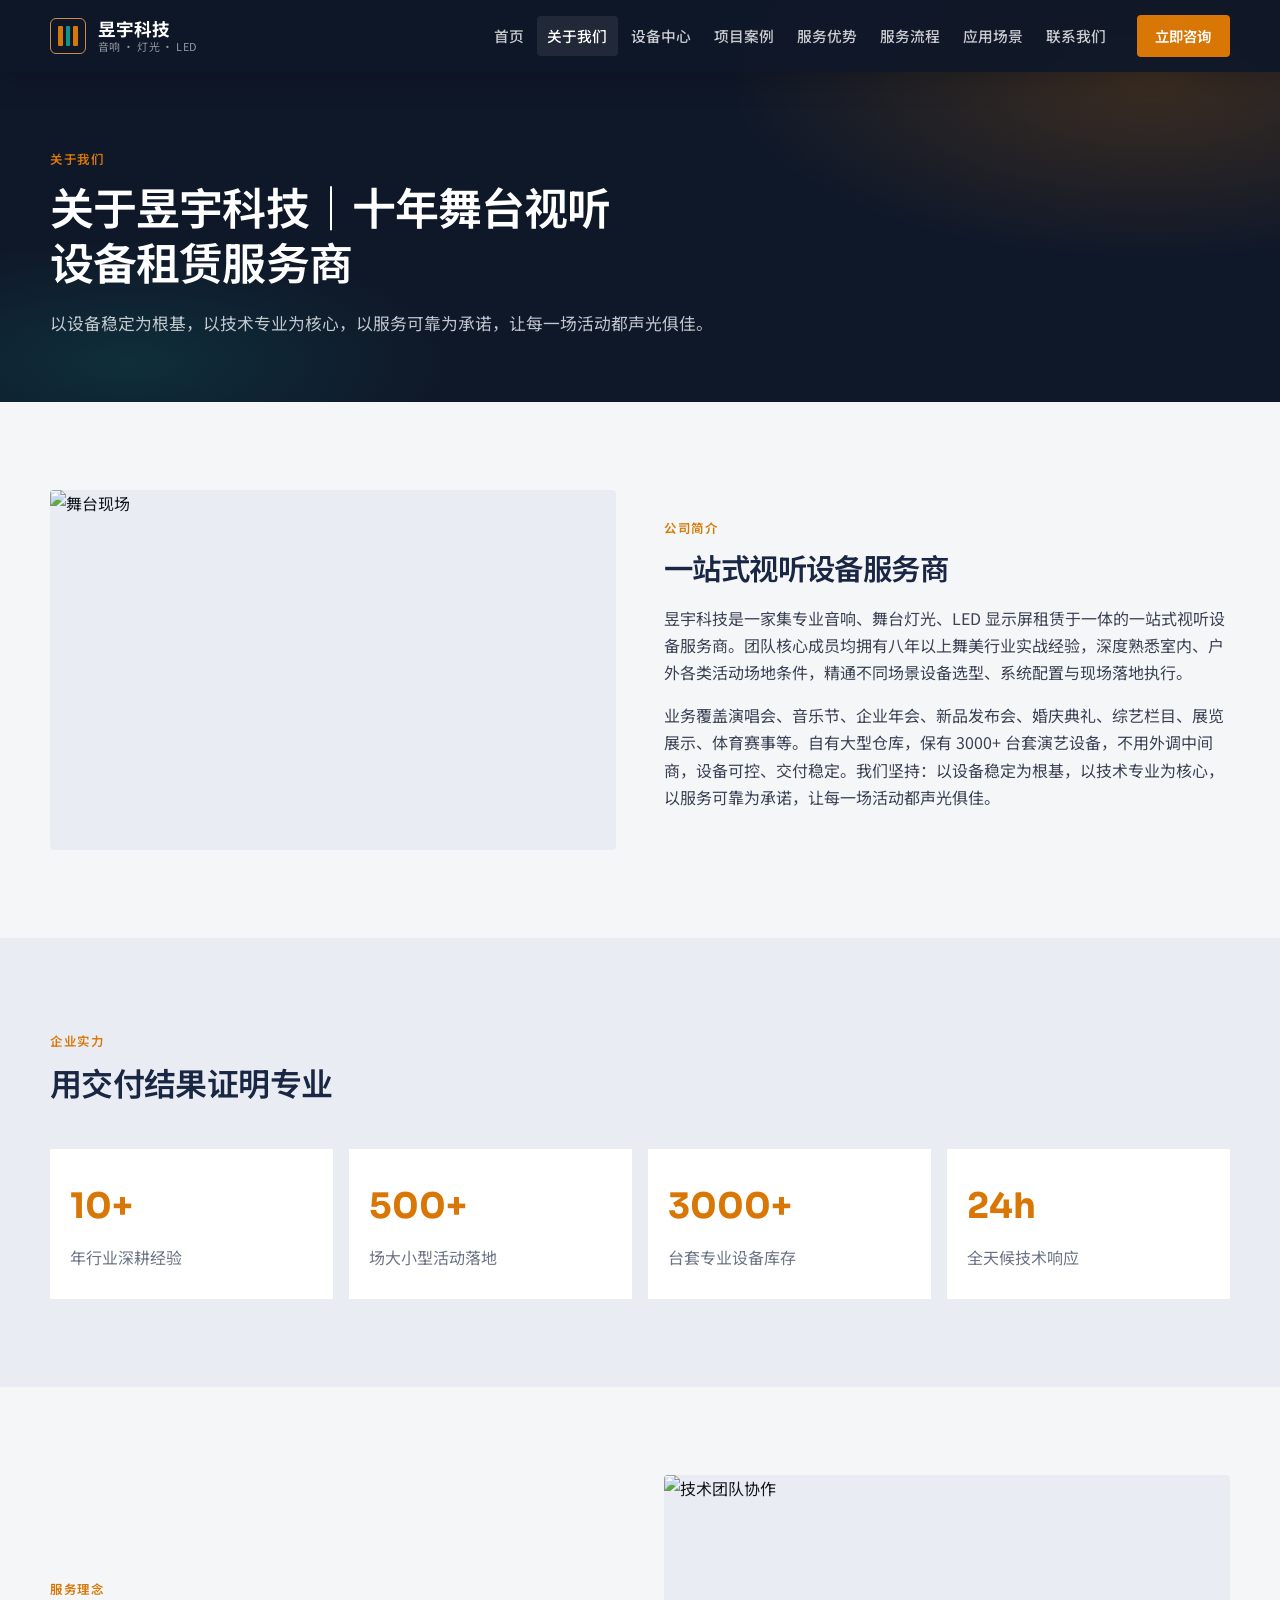
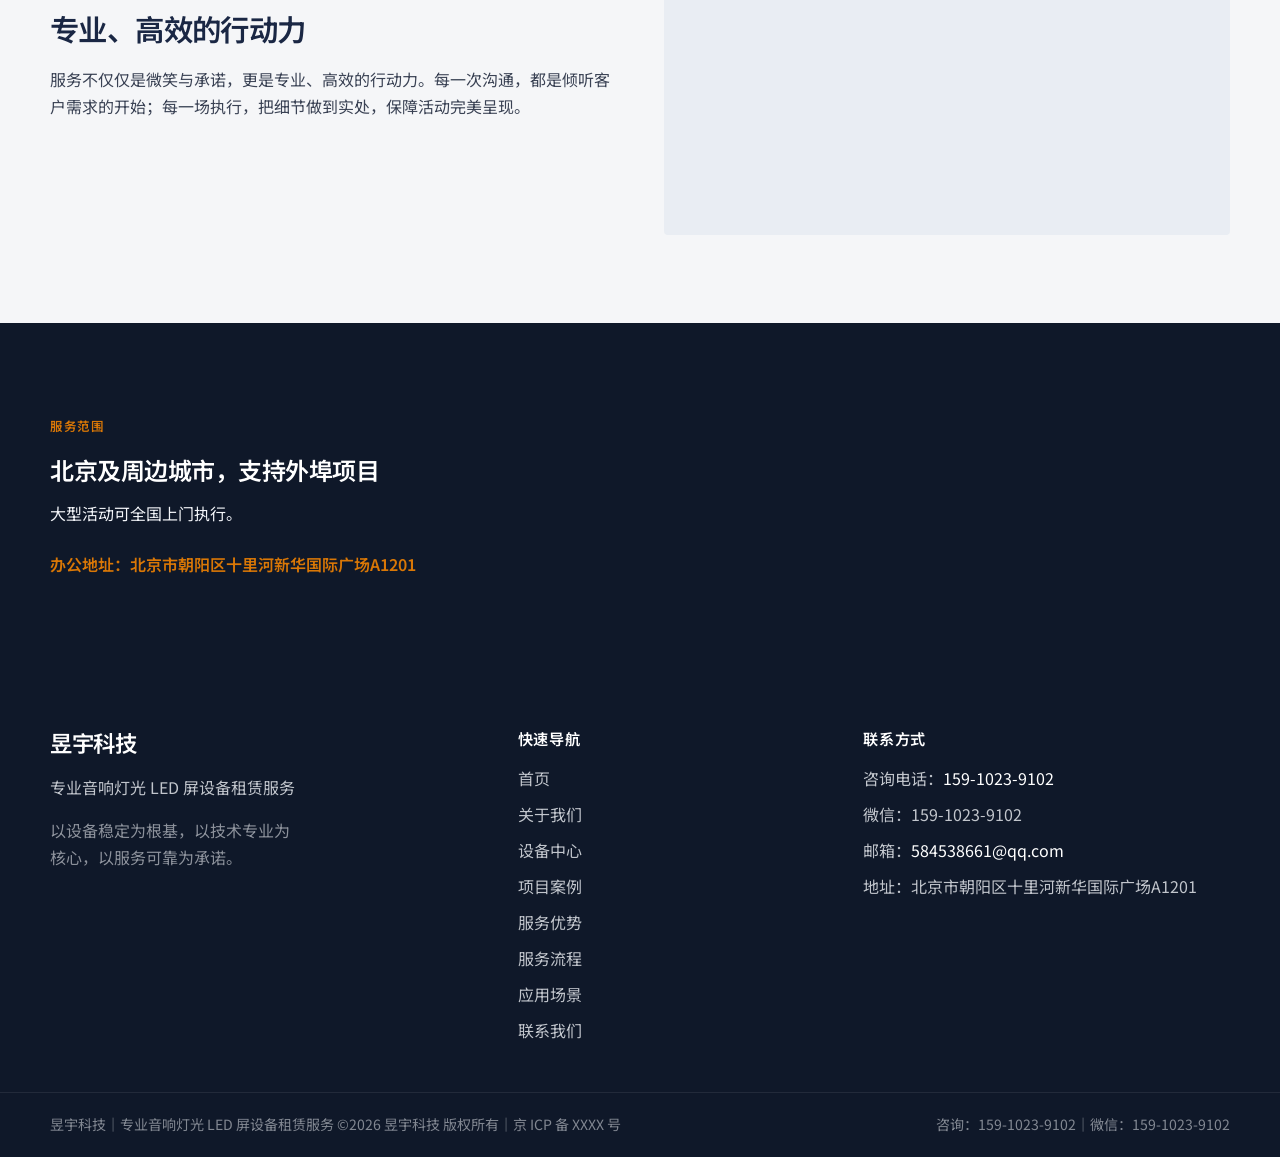
==== about.html @ e284dcac "Initial commit: 昱宇科技企业官网" ====
<!doctype html>
<html lang="zh-CN">
  <head>
    <meta charset="UTF-8" />
    <meta name="viewport" content="width=device-width, initial-scale=1.0" />
    <title>关于我们｜昱宇科技‑北京舞台音响灯光 LED 屏租赁公司介绍</title>
    <meta name="keywords" content="北京昱宇科技，舞台设备租赁公司，北京演出设备租赁，视听设备租赁服务商" />
    <meta
      name="description"
      content="昱宇科技，北京专业音响灯光 LED 屏租赁服务商，核心团队 8 年以上舞美执行经验，500 + 场大型活动落地，自有 3000 + 台套设备，为各类商业活动提供稳定可靠的视听技术保障。"
    />
    <link rel="icon" type="image/svg+xml" href="public/favicon.svg" />
    <link rel="preconnect" href="https://fonts.googleapis.com" />
    <link rel="preconnect" href="https://fonts.gstatic.com" crossorigin />
    <link
      href="https://fonts.googleapis.com/css2?family=Noto+Sans+SC:wght@400;500;600;700&family=Sora:wght@500;600;700&display=swap"
      rel="stylesheet"
    />
    <link rel="stylesheet" href="css/main.css" />
  </head>
  <body data-page="about">
    <div id="site-header-mount"></div>
    <main>
      <section class="page-hero">
        <div class="container">
          <span class="eyebrow">关于我们</span>
          <h1>关于昱宇科技｜十年舞台视听设备租赁服务商</h1>
          <p>以设备稳定为根基，以技术专业为核心，以服务可靠为承诺，让每一场活动都声光俱佳。</p>
        </div>
      </section>

      <section class="section">
        <div class="container about-intro">
          <div class="about-intro__media reveal">
            <img
              src="https://images.unsplash.com/photo-1514525253161-7a46d19cd819?auto=format&fit=crop&w=1400&q=80"
              alt="舞台现场"
            />
          </div>
          <div class="about-intro__text reveal reveal-delay-1">
            <span class="eyebrow">公司简介</span>
            <h2>一站式视听设备服务商</h2>
            <p>
              昱宇科技是一家集专业音响、舞台灯光、LED
              显示屏租赁于一体的一站式视听设备服务商。团队核心成员均拥有八年以上舞美行业实战经验，深度熟悉室内、户外各类活动场地条件，精通不同场景设备选型、系统配置与现场落地执行。
            </p>
            <p>
              业务覆盖演唱会、音乐节、企业年会、新品发布会、婚庆典礼、综艺栏目、展览展示、体育赛事等。自有大型仓库，保有
              3000+
              台套演艺设备，不用外调中间商，设备可控、交付稳定。我们坚持：以设备稳定为根基，以技术专业为核心，以服务可靠为承诺，让每一场活动都声光俱佳。
            </p>
          </div>
        </div>
      </section>

      <section class="section section--soft">
        <div class="container">
          <div class="section-head reveal">
            <span class="eyebrow">企业实力</span>
            <h2>用交付结果证明专业</h2>
          </div>
          <div class="about-stats">
            <div class="reveal"><strong>10+</strong><span>年行业深耕经验</span></div>
            <div class="reveal reveal-delay-1"><strong>500+</strong><span>场大小型活动落地</span></div>
            <div class="reveal reveal-delay-2"><strong>3000+</strong><span>台套专业设备库存</span></div>
            <div class="reveal reveal-delay-3"><strong>24h</strong><span>全天候技术响应</span></div>
          </div>
        </div>
      </section>

      <section class="section">
        <div class="container about-idea">
          <div class="reveal">
            <span class="eyebrow">服务理念</span>
            <h2>专业、高效的行动力</h2>
            <p>
              服务不仅仅是微笑与承诺，更是专业、高效的行动力。每一次沟通，都是倾听客户需求的开始；每一场执行，把细节做到实处，保障活动完美呈现。
            </p>
          </div>
          <div class="about-idea__aside reveal reveal-delay-1">
            <img
              src="https://images.unsplash.com/photo-1522071820081-009f0129c71c?auto=format&fit=crop&w=1200&q=80"
              alt="技术团队协作"
            />
          </div>
        </div>
      </section>

      <section class="section section--brand">
        <div class="container about-scope reveal">
          <span class="eyebrow">服务范围</span>
          <h2>北京及周边城市，支持外埠项目</h2>
          <p>大型活动可全国上门执行。</p>
          <p class="about-scope__addr">办公地址：北京市朝阳区十里河新华国际广场A1201</p>
        </div>
      </section>
    </main>
    <div id="site-footer-mount"></div>
    <script src="js/main.js"></script>
  </body>
</html>
---- css/main.css ----
:root {
  --bg: #f5f6f8;
  --bg-elevated: #ffffff;
  --bg-soft: #e9edf3;
  --ink: #12151c;
  --ink-soft: #3a4254;
  --muted: #6b7385;
  --line: #d5dae3;
  --brand: #1a2744;
  --brand-deep: #0f1829;
  --accent: #d97706;
  --accent-hover: #b45309;
  --teal: #0d9488;
  --hero-overlay: linear-gradient(
    105deg,
    rgba(15, 24, 41, 0.88) 0%,
    rgba(15, 24, 41, 0.55) 48%,
    rgba(15, 24, 41, 0.35) 100%
  );
  --font-display: "Sora", "Noto Sans SC", sans-serif;
  --font-body: "Noto Sans SC", system-ui, sans-serif;
  --radius: 4px;
  --shadow: 0 18px 50px rgba(18, 21, 28, 0.08);
  --container: 1180px;
  --header-h: 72px;
  --ease: cubic-bezier(0.22, 1, 0.36, 1);
}

*,
*::before,
*::after {
  box-sizing: border-box;
}

html {
  scroll-behavior: smooth;
}

body {
  margin: 0;
  font-family: var(--font-body);
  color: var(--ink);
  background: var(--bg);
  line-height: 1.7;
  -webkit-font-smoothing: antialiased;
}

img,
video {
  display: block;
  max-width: 100%;
}

a {
  color: inherit;
  text-decoration: none;
}

button,
input,
textarea,
select {
  font: inherit;
}

h1,
h2,
h3,
h4 {
  font-family: var(--font-display);
  line-height: 1.25;
  margin: 0;
  font-weight: 600;
  letter-spacing: -0.02em;
}

p {
  margin: 0;
}

ul {
  margin: 0;
  padding: 0;
  list-style: none;
}

.container {
  width: min(100% - 2.5rem, var(--container));
  margin-inline: auto;
}

.section {
  padding: 5.5rem 0;
}

.section--soft {
  background: var(--bg-soft);
}

.section--brand {
  background: var(--brand-deep);
  color: #f4f6fa;
}

.section-head {
  max-width: 640px;
  margin-bottom: 2.75rem;
}

.section-head h2 {
  font-size: clamp(1.75rem, 2.5vw, 2.35rem);
  color: var(--brand);
}

.section--brand .section-head h2 {
  color: #fff;
}

.section-head p {
  margin-top: 0.85rem;
  color: var(--muted);
  font-size: 1.05rem;
}

.section--brand .section-head p {
  color: rgba(244, 246, 250, 0.72);
}

.eyebrow {
  display: inline-block;
  font-family: var(--font-display);
  font-size: 0.78rem;
  font-weight: 600;
  letter-spacing: 0.14em;
  text-transform: uppercase;
  color: var(--accent);
  margin-bottom: 0.75rem;
}

.btn {
  display: inline-flex;
  align-items: center;
  justify-content: center;
  gap: 0.4rem;
  min-height: 48px;
  padding: 0 1.35rem;
  border-radius: var(--radius);
  border: 1px solid transparent;
  font-weight: 600;
  cursor: pointer;
  transition: transform 0.25s var(--ease), background 0.25s var(--ease),
    color 0.25s var(--ease), border-color 0.25s var(--ease);
}

.btn:hover {
  transform: translateY(-1px);
}

.btn--primary {
  background: var(--accent);
  color: #fff;
}

.btn--primary:hover {
  background: var(--accent-hover);
}

.btn--ghost {
  background: transparent;
  color: #fff;
  border-color: rgba(255, 255, 255, 0.45);
}

.btn--ghost:hover {
  background: rgba(255, 255, 255, 0.1);
  border-color: #fff;
}

.btn--outline {
  background: transparent;
  color: var(--brand);
  border-color: var(--line);
}

.btn--outline:hover {
  border-color: var(--brand);
  background: var(--bg-elevated);
}

.btn--dark {
  background: var(--brand);
  color: #fff;
}

.btn--dark:hover {
  background: var(--brand-deep);
}

.btn:disabled {
  opacity: 0.65;
  cursor: not-allowed;
  transform: none;
}

/* Header */
.site-header {
  position: fixed;
  inset: 0 0 auto;
  z-index: 100;
  height: var(--header-h);
  transition: background 0.3s var(--ease), box-shadow 0.3s var(--ease);
}

.site-header.is-solid {
  background: rgba(15, 24, 41, 0.94);
  backdrop-filter: blur(12px);
  box-shadow: 0 8px 30px rgba(0, 0, 0, 0.18);
}

.site-header__inner {
  height: 100%;
  display: flex;
  align-items: center;
  gap: 1.25rem;
}

.brand {
  display: flex;
  align-items: center;
  gap: 0.75rem;
  color: #fff;
  flex-shrink: 0;
}

.brand__mark {
  width: 36px;
  height: 36px;
  border: 1.5px solid rgba(240, 160, 75, 0.85);
  border-radius: 6px;
  display: grid;
  grid-template-columns: repeat(3, 1fr);
  gap: 3px;
  padding: 7px;
}

.brand__mark span {
  background: var(--accent);
  border-radius: 1px;
}

.brand__mark span:nth-child(2) {
  background: var(--teal);
}

.brand__text {
  display: flex;
  flex-direction: column;
  line-height: 1.15;
}

.brand__text strong {
  font-family: var(--font-display);
  font-size: 1.1rem;
  font-weight: 700;
}

.brand__text small {
  font-size: 0.68rem;
  color: rgba(255, 255, 255, 0.55);
  letter-spacing: 0.04em;
}

.nav {
  display: flex;
  align-items: center;
  gap: 0.15rem;
  margin-left: auto;
}

.nav a {
  padding: 0.45rem 0.65rem;
  color: rgba(255, 255, 255, 0.78);
  font-size: 0.92rem;
  font-weight: 500;
  border-radius: var(--radius);
  transition: color 0.2s, background 0.2s;
}

.nav a:hover,
.nav a.is-active {
  color: #fff;
  background: rgba(255, 255, 255, 0.08);
}

.nav__phone {
  display: none;
}

.header-cta {
  flex-shrink: 0;
  min-height: 42px;
  padding: 0 1.1rem;
  font-size: 0.9rem;
}

.menu-toggle {
  display: none;
  width: 42px;
  height: 42px;
  border: 1px solid rgba(255, 255, 255, 0.25);
  background: transparent;
  border-radius: var(--radius);
  padding: 10px;
  flex-direction: column;
  justify-content: space-between;
  cursor: pointer;
}

.menu-toggle span {
  display: block;
  height: 2px;
  background: #fff;
  transition: transform 0.25s var(--ease), opacity 0.25s;
}

.menu-toggle.is-open span:nth-child(1) {
  transform: translateY(9px) rotate(45deg);
}
.menu-toggle.is-open span:nth-child(2) {
  opacity: 0;
}
.menu-toggle.is-open span:nth-child(3) {
  transform: translateY(-9px) rotate(-45deg);
}

/* Footer */
.site-footer {
  background: var(--brand-deep);
  color: rgba(244, 246, 250, 0.78);
  padding-top: 4rem;
}

.site-footer__grid {
  display: grid;
  grid-template-columns: 1.4fr 1fr 1.2fr;
  gap: 2.5rem;
  padding-bottom: 3rem;
}

.site-footer h3,
.site-footer h4 {
  color: #fff;
  margin-bottom: 1rem;
}

.site-footer h3 {
  font-size: 1.4rem;
}

.site-footer h4 {
  font-size: 0.95rem;
  letter-spacing: 0.04em;
}

.site-footer__brand p {
  margin-top: 0.35rem;
}

.site-footer__tagline {
  margin-top: 1rem !important;
  max-width: 28ch;
  color: rgba(244, 246, 250, 0.55);
}

.site-footer ul {
  display: grid;
  gap: 0.55rem;
}

.site-footer a:hover {
  color: var(--accent);
}

.site-footer__contact a {
  color: #fff;
}

.site-footer__bar {
  border-top: 1px solid rgba(255, 255, 255, 0.08);
  padding: 1.25rem 0;
  font-size: 0.88rem;
  color: rgba(244, 246, 250, 0.5);
}

.site-footer__bar .container {
  display: flex;
  justify-content: space-between;
  gap: 1rem;
  flex-wrap: wrap;
}

/* Page hero */
.page-hero {
  position: relative;
  padding: calc(var(--header-h) + 4.5rem) 0 4rem;
  background: var(--brand-deep);
  color: #fff;
  overflow: hidden;
}

.page-hero::before {
  content: "";
  position: absolute;
  inset: 0;
  background:
    radial-gradient(ellipse 60% 80% at 90% 20%, rgba(217, 119, 6, 0.22), transparent 55%),
    radial-gradient(ellipse 50% 60% at 10% 90%, rgba(13, 148, 136, 0.18), transparent 50%);
  pointer-events: none;
}

.page-hero .container {
  position: relative;
  z-index: 1;
}

.page-hero h1 {
  font-size: clamp(1.85rem, 3.5vw, 2.75rem);
  max-width: 18ch;
}

.page-hero p {
  margin-top: 1rem;
  max-width: 42rem;
  color: rgba(244, 246, 250, 0.78);
  font-size: 1.05rem;
}

/* Reveal */
.reveal {
  opacity: 0;
  transform: translateY(28px);
  transition: opacity 0.7s var(--ease), transform 0.7s var(--ease);
}

.reveal.is-visible {
  opacity: 1;
  transform: translateY(0);
}

.reveal-delay-1 {
  transition-delay: 0.1s;
}
.reveal-delay-2 {
  transition-delay: 0.2s;
}
.reveal-delay-3 {
  transition-delay: 0.3s;
}

/* Home hero */
.hero {
  position: relative;
  min-height: 100vh;
  min-height: 100dvh;
  display: flex;
  align-items: flex-end;
  overflow: hidden;
  color: #fff;
  background: var(--brand-deep);
}

.hero__slide {
  position: absolute;
  inset: 0;
  background-size: cover;
  background-position: center;
  opacity: 0;
  transform: scale(1.06);
  transition: opacity 1.1s var(--ease), transform 6.5s linear;
}

.hero__slide.is-active {
  opacity: 1;
  transform: scale(1);
}

.hero__overlay {
  position: absolute;
  inset: 0;
  background: var(--hero-overlay);
  z-index: 1;
}

.hero__content {
  position: relative;
  z-index: 2;
  padding-bottom: clamp(5rem, 12vh, 8rem);
  padding-top: calc(var(--header-h) + 4rem);
  max-width: 780px;
  margin-left: max(1.25rem, calc((100% - var(--container)) / 2));
  margin-right: auto;
  animation: heroIn 0.85s var(--ease) both;
}

.hero__brand {
  font-family: var(--font-display);
  font-size: clamp(1.8rem, 4vw, 2.8rem);
  font-weight: 700;
  letter-spacing: 0.08em;
  color: #fff;
  margin-bottom: 1.1rem;
  text-shadow: 0 8px 30px rgba(0, 0, 0, 0.35);
}

.hero__content h1 {
  font-size: clamp(1.55rem, 3.2vw, 2.35rem);
  max-width: 16em;
  font-weight: 600;
}

.hero__subtitle {
  margin-top: 1.1rem;
  max-width: 34em;
  color: rgba(255, 255, 255, 0.82);
  font-size: 1.05rem;
}

.hero__actions {
  display: flex;
  flex-wrap: wrap;
  gap: 0.75rem;
  margin-top: 1.75rem;
}

.hero__dots {
  position: absolute;
  z-index: 2;
  right: max(1.25rem, calc((100% - var(--container)) / 2));
  bottom: 2.5rem;
  display: flex;
  gap: 0.5rem;
}

.hero__dots button {
  width: 28px;
  height: 3px;
  border: 0;
  padding: 0;
  background: rgba(255, 255, 255, 0.35);
  cursor: pointer;
  transition: background 0.25s, width 0.25s;
}

.hero__dots button.is-active {
  width: 42px;
  background: var(--accent);
}

@keyframes heroIn {
  from {
    opacity: 0;
    transform: translateY(24px);
  }
  to {
    opacity: 1;
    transform: translateY(0);
  }
}

/* Home sections */
.home-intro {
  display: grid;
  grid-template-columns: 1.05fr 0.95fr;
  gap: 3rem;
  align-items: center;
}

.home-intro__text h2 {
  font-size: clamp(1.7rem, 2.4vw, 2.2rem);
  color: var(--brand);
  margin-bottom: 1rem;
}

.home-intro__text p {
  color: var(--ink-soft);
  margin-bottom: 1.5rem;
}

.home-intro__text strong {
  color: var(--brand);
}

.home-intro__media {
  position: relative;
  overflow: hidden;
  border-radius: var(--radius);
  min-height: 360px;
  background: var(--brand-deep);
}

.home-intro__media video {
  width: 100%;
  height: 100%;
  object-fit: cover;
  min-height: 360px;
}

.home-stats__grid {
  display: grid;
  grid-template-columns: repeat(4, 1fr);
  gap: 1.25rem;
}

.home-stats__grid > div {
  padding: 1.5rem 0;
  border-top: 1px solid rgba(255, 255, 255, 0.12);
}

.home-stats__grid strong {
  display: block;
  font-family: var(--font-display);
  font-size: clamp(2rem, 3vw, 2.8rem);
  color: var(--accent);
  line-height: 1.1;
}

.home-stats__grid span {
  display: block;
  margin-top: 0.55rem;
  color: rgba(244, 246, 250, 0.7);
}

.home-advantages {
  display: grid;
  grid-template-columns: repeat(2, 1fr);
  gap: 1.5rem;
}

.home-advantages article {
  padding: 1.75rem 1.5rem;
  background: var(--bg-elevated);
  border-left: 3px solid var(--accent);
}

.home-advantages span {
  font-family: var(--font-display);
  color: var(--accent);
  font-weight: 700;
  font-size: 0.9rem;
  letter-spacing: 0.08em;
}

.home-advantages h3 {
  margin: 0.65rem 0 0.7rem;
  font-size: 1.2rem;
  color: var(--brand);
}

.home-advantages p {
  color: var(--muted);
}

.home-more {
  margin-top: 2rem;
}

.home-scenes {
  display: grid;
  grid-template-columns: repeat(3, 1fr);
  gap: 1rem;
}

.home-scenes a {
  display: flex;
  align-items: center;
  justify-content: center;
  min-height: 110px;
  padding: 1.25rem;
  text-align: center;
  font-weight: 600;
  color: var(--brand);
  background: var(--bg-elevated);
  border: 1px solid var(--line);
  transition: border-color 0.25s, transform 0.25s var(--ease), box-shadow 0.25s;
}

.home-scenes a:hover {
  border-color: var(--accent);
  transform: translateY(-3px);
  box-shadow: var(--shadow);
}

.home-cases {
  display: grid;
  grid-template-columns: repeat(5, 1fr);
  gap: 1rem;
}

.home-cases__item {
  position: relative;
  overflow: hidden;
  min-height: 260px;
  color: #fff;
}

.home-cases__item img {
  width: 100%;
  height: 100%;
  object-fit: cover;
  min-height: 260px;
  transition: transform 0.6s var(--ease);
}

.home-cases__item::after {
  content: "";
  position: absolute;
  inset: 0;
  background: linear-gradient(transparent 35%, rgba(15, 24, 41, 0.88));
}

.home-cases__item span {
  position: absolute;
  left: 1rem;
  right: 1rem;
  bottom: 1rem;
  z-index: 1;
  font-weight: 600;
}

.home-cases__item:hover img {
  transform: scale(1.06);
}

.home-cta {
  padding: 0 0 5.5rem;
}

.home-cta__inner {
  display: flex;
  justify-content: space-between;
  align-items: center;
  gap: 2rem;
  padding: 3.5rem;
  background:
    linear-gradient(110deg, rgba(15, 24, 41, 0.92), rgba(15, 24, 41, 0.72)),
    url("https://images.unsplash.com/photo-1470229722913-7c0e2dbbafd3?auto=format&fit=crop&w=1600&q=80")
      center / cover;
  color: #fff;
}

.home-cta__inner h2 {
  font-size: clamp(1.5rem, 2.4vw, 2rem);
}

.home-cta__inner p {
  margin-top: 0.6rem;
  color: rgba(255, 255, 255, 0.78);
}

.home-cta__actions {
  display: flex;
  flex-wrap: wrap;
  gap: 0.75rem;
  flex-shrink: 0;
}

/* About */
.about-intro,
.about-idea {
  display: grid;
  grid-template-columns: 1fr 1fr;
  gap: 3rem;
  align-items: center;
}

.about-intro__media,
.about-idea__aside {
  overflow: hidden;
  border-radius: var(--radius);
  min-height: 360px;
  background: var(--bg-soft);
}

.about-intro__media img,
.about-idea__aside img {
  width: 100%;
  height: 100%;
  object-fit: cover;
  min-height: 360px;
}

.about-intro__text h2,
.about-idea h2 {
  color: var(--brand);
  font-size: clamp(1.6rem, 2.3vw, 2.1rem);
  margin-bottom: 1rem;
}

.about-intro__text p,
.about-idea p {
  color: var(--ink-soft);
  margin-bottom: 1rem;
}

.about-stats {
  display: grid;
  grid-template-columns: repeat(4, 1fr);
  gap: 1rem;
}

.about-stats > div {
  background: var(--bg-elevated);
  padding: 1.75rem 1.25rem;
}

.about-stats strong {
  display: block;
  font-family: var(--font-display);
  font-size: 2.2rem;
  color: var(--accent);
}

.about-stats span {
  display: block;
  margin-top: 0.45rem;
  color: var(--muted);
}

.about-scope h2 {
  color: #fff;
  margin: 0.4rem 0 0.8rem;
}

.about-scope__addr {
  margin-top: 1.5rem;
  color: var(--accent);
  font-weight: 600;
}

/* Equipment */
.equipment-block__head {
  display: grid;
  grid-template-columns: 1.2fr 0.8fr;
  gap: 2rem;
  align-items: end;
  margin-bottom: 2rem;
}

.equipment-block__head h2 {
  color: var(--brand);
  font-size: clamp(1.6rem, 2.3vw, 2.1rem);
  margin-bottom: 0.85rem;
}

.equipment-block__head p {
  color: var(--ink-soft);
}

.equipment-block__head img {
  width: 100%;
  height: 240px;
  object-fit: cover;
  border-radius: var(--radius);
}

.table-wrap {
  overflow-x: auto;
  background: var(--bg-elevated);
  border: 1px solid var(--line);
}

table {
  width: 100%;
  border-collapse: collapse;
  min-width: 640px;
}

th,
td {
  text-align: left;
  padding: 1rem 1.15rem;
  border-bottom: 1px solid var(--line);
  vertical-align: top;
}

th {
  background: var(--brand);
  color: #fff;
  font-weight: 600;
  font-size: 0.92rem;
}

td {
  color: var(--ink-soft);
}

tr:last-child td {
  border-bottom: 0;
}

.equipment-led {
  display: grid;
  grid-template-columns: 1fr 1fr;
  gap: 2.5rem;
  align-items: center;
}

.equipment-led h2 {
  color: var(--brand);
  font-size: clamp(1.6rem, 2.3vw, 2.1rem);
  margin-bottom: 0.85rem;
}

.equipment-led p,
.equipment-led li {
  color: var(--ink-soft);
}

.equipment-led ul {
  display: grid;
  gap: 0.9rem;
  margin: 1.4rem 0;
}

.equipment-led li strong {
  display: block;
  color: var(--brand);
  margin-bottom: 0.2rem;
}

.equipment-led__extra {
  padding-top: 0.5rem;
  border-top: 1px solid var(--line);
  color: var(--muted) !important;
}

.equipment-led__media {
  display: grid;
  gap: 1rem;
}

.equipment-led__media img,
.equipment-led__media video {
  width: 100%;
  height: 240px;
  object-fit: cover;
  border-radius: var(--radius);
  background: var(--brand-deep);
}

/* Cases */
.cases-tabs {
  display: flex;
  flex-wrap: wrap;
  gap: 0.6rem;
  margin-bottom: 2.25rem;
}

.cases-tabs button {
  border: 1px solid var(--line);
  background: var(--bg-elevated);
  color: var(--ink-soft);
  padding: 0.55rem 1rem;
  border-radius: var(--radius);
  cursor: pointer;
  font-weight: 500;
  transition: border-color 0.2s, background 0.2s, color 0.2s;
}

.cases-tabs button.is-active,
.cases-tabs button:hover {
  border-color: var(--brand);
  background: var(--brand);
  color: #fff;
}

.cases-grid {
  display: grid;
  grid-template-columns: repeat(3, 1fr);
  gap: 1.25rem;
}

.cases-card {
  background: var(--bg-elevated);
  overflow: hidden;
  border: 1px solid var(--line);
  transition: transform 0.3s var(--ease), box-shadow 0.3s;
}

.cases-card.is-hidden {
  display: none;
}

.cases-card:hover {
  transform: translateY(-4px);
  box-shadow: var(--shadow);
}

.cases-card__media {
  overflow: hidden;
  height: 210px;
}

.cases-card__media img {
  width: 100%;
  height: 100%;
  object-fit: cover;
  transition: transform 0.55s var(--ease);
}

.cases-card:hover .cases-card__media img {
  transform: scale(1.05);
}

.cases-card__body {
  padding: 1.25rem 1.2rem 1.4rem;
}

.cases-card__body span {
  display: inline-block;
  font-size: 0.78rem;
  font-weight: 600;
  letter-spacing: 0.06em;
  color: var(--accent);
  margin-bottom: 0.55rem;
}

.cases-card__body h3 {
  font-size: 1.1rem;
  color: var(--brand);
  margin-bottom: 0.55rem;
}

.cases-card__body p {
  color: var(--muted);
  font-size: 0.95rem;
}

.cases-empty {
  color: var(--muted);
  margin: 2rem 0;
  display: none;
}

.cases-empty.is-show {
  display: block;
}

.cases-note {
  margin-top: 3rem;
  padding: 2rem;
  background: var(--bg-soft);
  display: flex;
  justify-content: space-between;
  align-items: center;
  gap: 1rem;
  flex-wrap: wrap;
}

.cases-note p {
  color: var(--ink-soft);
  font-weight: 500;
}

/* Advantages */
.advantages-list {
  display: grid;
  gap: 1.25rem;
}

.advantages-list article {
  display: grid;
  grid-template-columns: 100px 1fr;
  gap: 1.5rem;
  padding: 2rem 0;
  border-bottom: 1px solid var(--line);
}

.advantages-list article:first-child {
  padding-top: 0;
}

.advantages-list article > span {
  font-family: var(--font-display);
  font-size: 2.4rem;
  font-weight: 700;
  color: var(--accent);
  line-height: 1;
}

.advantages-list h2 {
  color: var(--brand);
  font-size: 1.55rem;
  margin-bottom: 0.7rem;
}

.advantages-list p {
  color: var(--ink-soft);
  max-width: 58rem;
}

.advantages-cta {
  text-align: center;
  max-width: 640px;
  margin-inline: auto;
}

.advantages-cta h2 {
  color: var(--brand);
  margin-bottom: 0.7rem;
}

.advantages-cta p {
  color: var(--muted);
  margin-bottom: 1.5rem;
}

/* Process */
.process-steps {
  display: grid;
  grid-template-columns: repeat(3, 1fr);
  gap: 1.25rem;
}

.process-steps article {
  background: var(--bg-elevated);
  border-top: 3px solid var(--accent);
  padding: 1.6rem 1.35rem 1.7rem;
}

.process-steps span {
  font-family: var(--font-display);
  color: var(--accent);
  font-weight: 700;
  letter-spacing: 0.06em;
}

.process-steps h3 {
  margin: 0.7rem 0 0.65rem;
  color: var(--brand);
  font-size: 1.2rem;
}

.process-steps p {
  color: var(--muted);
}

.process-note {
  margin-top: 2rem;
  color: var(--ink-soft);
  font-weight: 500;
}

.process-pricing {
  display: grid;
  grid-template-columns: repeat(3, 1fr);
  gap: 1.25rem;
}

.process-pricing article {
  background: var(--bg-elevated);
  padding: 1.75rem 1.4rem;
  border: 1px solid var(--line);
}

.process-pricing h3 {
  color: var(--brand);
  margin-bottom: 0.7rem;
}

.process-pricing p {
  color: var(--muted);
}

.process-cta {
  margin-top: 2rem;
}

/* Scenarios */
.scenarios-list {
  display: grid;
  gap: 2rem;
}

.scenarios-list article {
  display: grid;
  grid-template-columns: 0.9fr 1.1fr;
  gap: 2rem;
  align-items: center;
  padding-bottom: 2rem;
  border-bottom: 1px solid var(--line);
}

.scenarios-list article:nth-child(even) {
  direction: rtl;
}

.scenarios-list article:nth-child(even) > * {
  direction: ltr;
}

.scenarios-list__media {
  overflow: hidden;
  border-radius: var(--radius);
  min-height: 260px;
  background: var(--bg-soft);
}

.scenarios-list__media img {
  width: 100%;
  height: 100%;
  min-height: 260px;
  object-fit: cover;
  transition: transform 0.55s var(--ease);
}

.scenarios-list article:hover .scenarios-list__media img {
  transform: scale(1.04);
}

.scenarios-list__body span {
  font-family: var(--font-display);
  color: var(--accent);
  font-weight: 700;
  letter-spacing: 0.08em;
}

.scenarios-list__body h2 {
  margin: 0.6rem 0 0.75rem;
  color: var(--brand);
  font-size: clamp(1.4rem, 2vw, 1.8rem);
}

.scenarios-list__body p {
  color: var(--ink-soft);
  max-width: 40rem;
}

.scenarios-cta {
  margin-top: 2.5rem;
}

/* Contact */
.contact-layout {
  display: grid;
  grid-template-columns: 0.85fr 1.15fr;
  gap: 2.5rem;
  align-items: start;
}

.contact-info h2,
.contact-form h2 {
  color: var(--brand);
  font-size: 1.45rem;
  margin-bottom: 1.25rem;
}

.contact-info ul {
  display: grid;
  gap: 1rem;
}

.contact-info li span {
  display: block;
  font-size: 0.82rem;
  color: var(--muted);
  margin-bottom: 0.25rem;
}

.contact-info li a,
.contact-info li strong {
  color: var(--brand);
  font-size: 1.05rem;
  font-weight: 600;
}

.contact-map {
  margin-top: 2rem;
}

.contact-map img {
  width: 100%;
  height: 180px;
  object-fit: cover;
  border-radius: var(--radius);
}

.contact-map p {
  margin-top: 0.85rem;
  color: var(--muted);
}

.contact-form {
  background: var(--bg-elevated);
  border: 1px solid var(--line);
  padding: 1.75rem;
}

.contact-form__grid {
  display: grid;
  grid-template-columns: 1fr 1fr;
  gap: 1rem;
}

.contact-form label,
.contact-form fieldset {
  display: grid;
  gap: 0.45rem;
  margin-bottom: 1rem;
  color: var(--ink-soft);
  font-size: 0.92rem;
  font-weight: 500;
}

.contact-form fieldset {
  border: 0;
  padding: 0;
}

.contact-form legend {
  margin-bottom: 0.55rem;
}

.contact-form input,
.contact-form textarea {
  width: 100%;
  border: 1px solid var(--line);
  background: #fff;
  border-radius: var(--radius);
  padding: 0.75rem 0.85rem;
  color: var(--ink);
}

.contact-form input:focus,
.contact-form textarea:focus {
  outline: 2px solid rgba(217, 119, 6, 0.25);
  border-color: var(--accent);
}

.contact-services {
  display: flex;
  flex-wrap: wrap;
  gap: 0.65rem;
}

.check {
  display: inline-flex !important;
  align-items: center;
  gap: 0.4rem;
  margin: 0 !important;
  padding: 0.45rem 0.75rem;
  border: 1px solid var(--line);
  border-radius: var(--radius);
  cursor: pointer;
}

.check input {
  width: auto;
}

.form-msg {
  margin-top: 1rem;
  font-size: 0.92rem;
  display: none;
}

.form-msg.is-show {
  display: block;
}

.form-msg--ok {
  color: var(--teal);
}

.form-msg--error {
  color: #b91c1c;
}

@media (max-width: 1100px) {
  .nav a {
    padding: 0.4rem 0.45rem;
    font-size: 0.85rem;
  }
}

@media (max-width: 1024px) {
  .home-cases {
    grid-template-columns: repeat(3, 1fr);
  }

  .home-stats__grid {
    grid-template-columns: repeat(2, 1fr);
  }
}

@media (max-width: 960px) {
  .header-cta {
    display: none;
  }

  .menu-toggle {
    display: flex;
    margin-left: auto;
  }

  .nav {
    position: fixed;
    inset: var(--header-h) 0 0;
    margin: 0;
    flex-direction: column;
    align-items: stretch;
    gap: 0.25rem;
    padding: 1.25rem;
    background: rgba(15, 24, 41, 0.98);
    transform: translateX(100%);
    transition: transform 0.35s var(--ease);
    overflow-y: auto;
  }

  .nav.is-open {
    transform: translateX(0);
  }

  .nav a {
    padding: 0.95rem 1rem;
    font-size: 1.05rem;
    border-bottom: 1px solid rgba(255, 255, 255, 0.08);
  }

  .nav__phone {
    display: block;
    margin-top: 1rem;
    color: var(--accent) !important;
    font-weight: 600 !important;
    border: none !important;
  }

  .cases-grid {
    grid-template-columns: 1fr 1fr;
  }
}

@media (max-width: 900px) {
  .home-intro,
  .home-advantages,
  .home-scenes,
  .about-intro,
  .about-idea,
  .about-stats,
  .equipment-block__head,
  .equipment-led,
  .process-steps,
  .process-pricing,
  .contact-layout,
  .contact-form__grid,
  .site-footer__grid {
    grid-template-columns: 1fr;
  }

  .scenarios-list article,
  .scenarios-list article:nth-child(even) {
    grid-template-columns: 1fr;
    direction: ltr;
  }
}

@media (max-width: 860px) {
  .home-cases {
    grid-template-columns: 1fr 1fr;
  }

  .home-cta__inner {
    flex-direction: column;
    align-items: flex-start;
    padding: 2rem 1.5rem;
  }
}

@media (max-width: 768px) {
  :root {
    --header-h: 64px;
  }

  .container {
    width: min(100% - 1.5rem, var(--container));
  }

  .section {
    padding: 3.75rem 0;
  }

  .page-hero {
    padding: calc(var(--header-h) + 3rem) 0 3rem;
  }

  .hero {
    min-height: 92vh;
  }

  .hero__content {
    margin-left: 1.5rem;
    margin-right: 1.5rem;
    max-width: none;
  }

  .hero__dots {
    left: 1.5rem;
    right: auto;
  }
}

@media (max-width: 640px) {
  .cases-grid,
  .home-cases,
  .home-stats__grid {
    grid-template-columns: 1fr;
  }

  .advantages-list article {
    grid-template-columns: 1fr;
    gap: 0.75rem;
  }
}
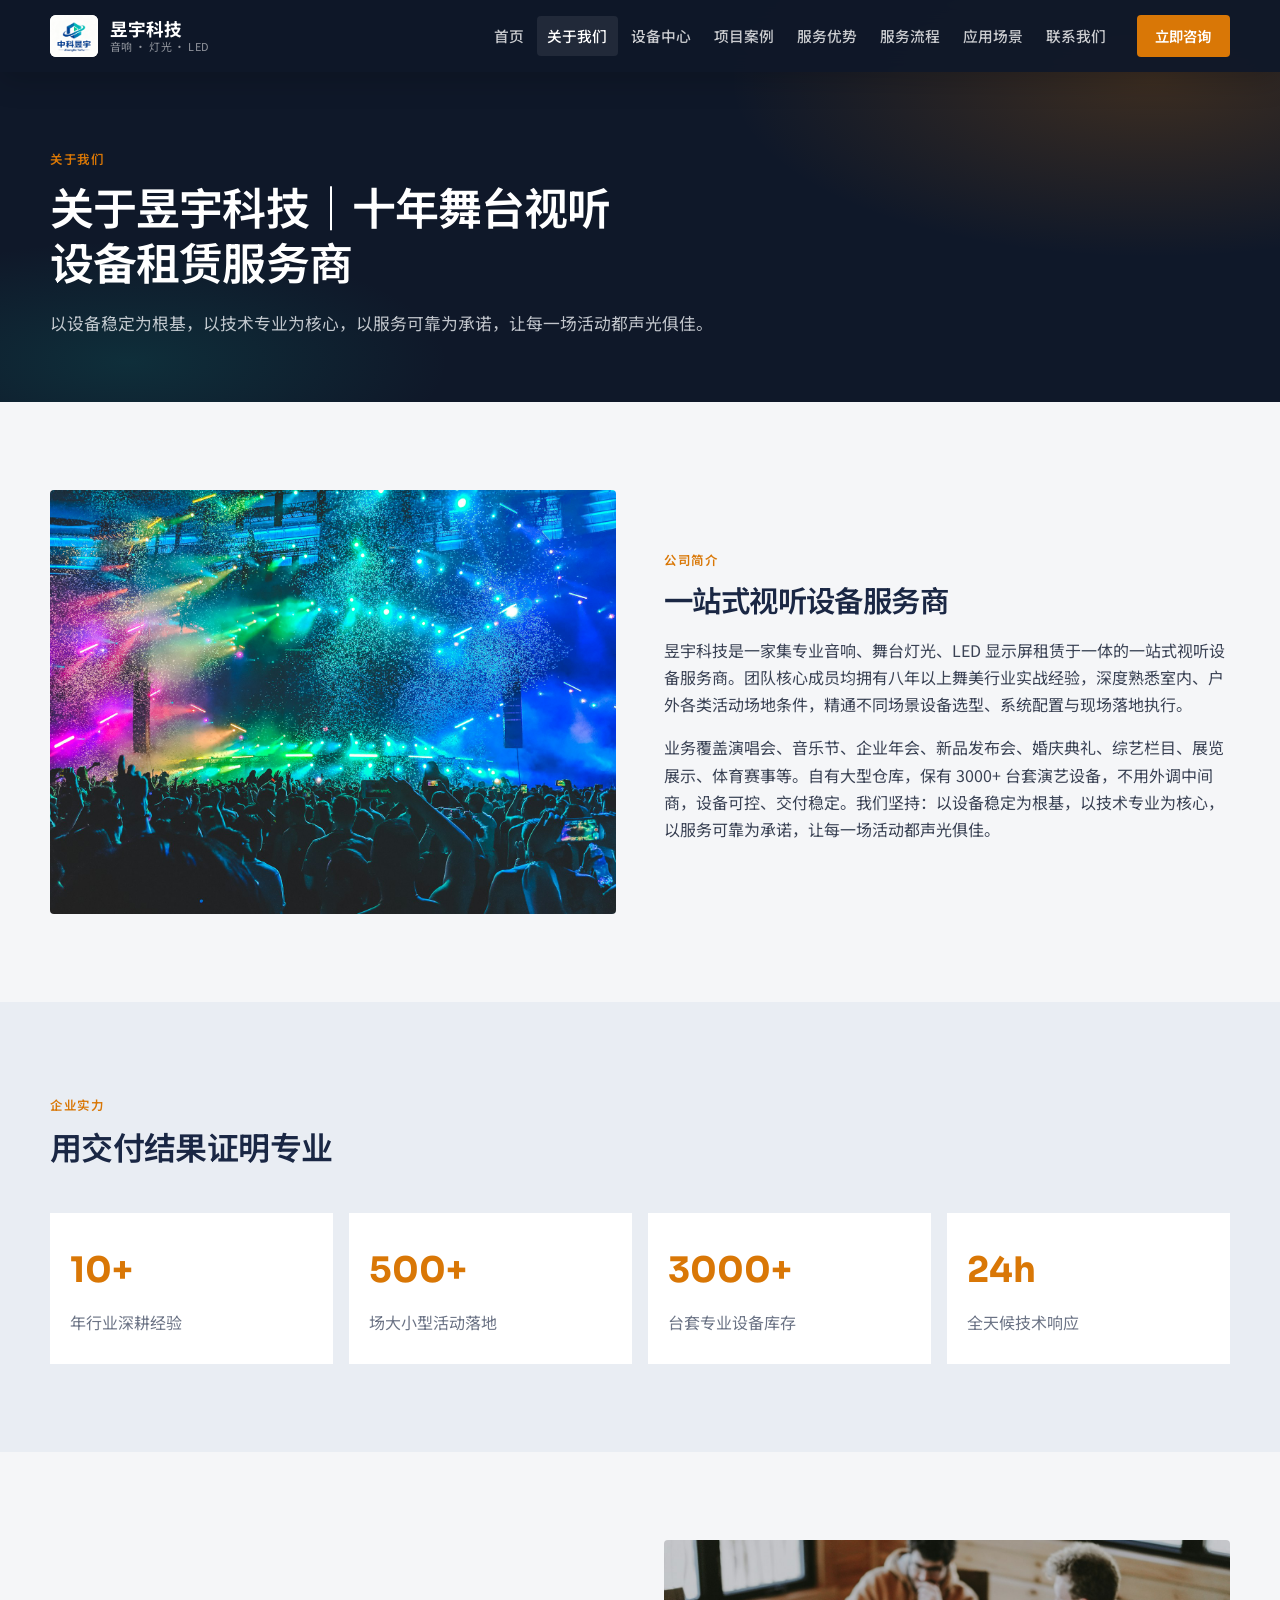
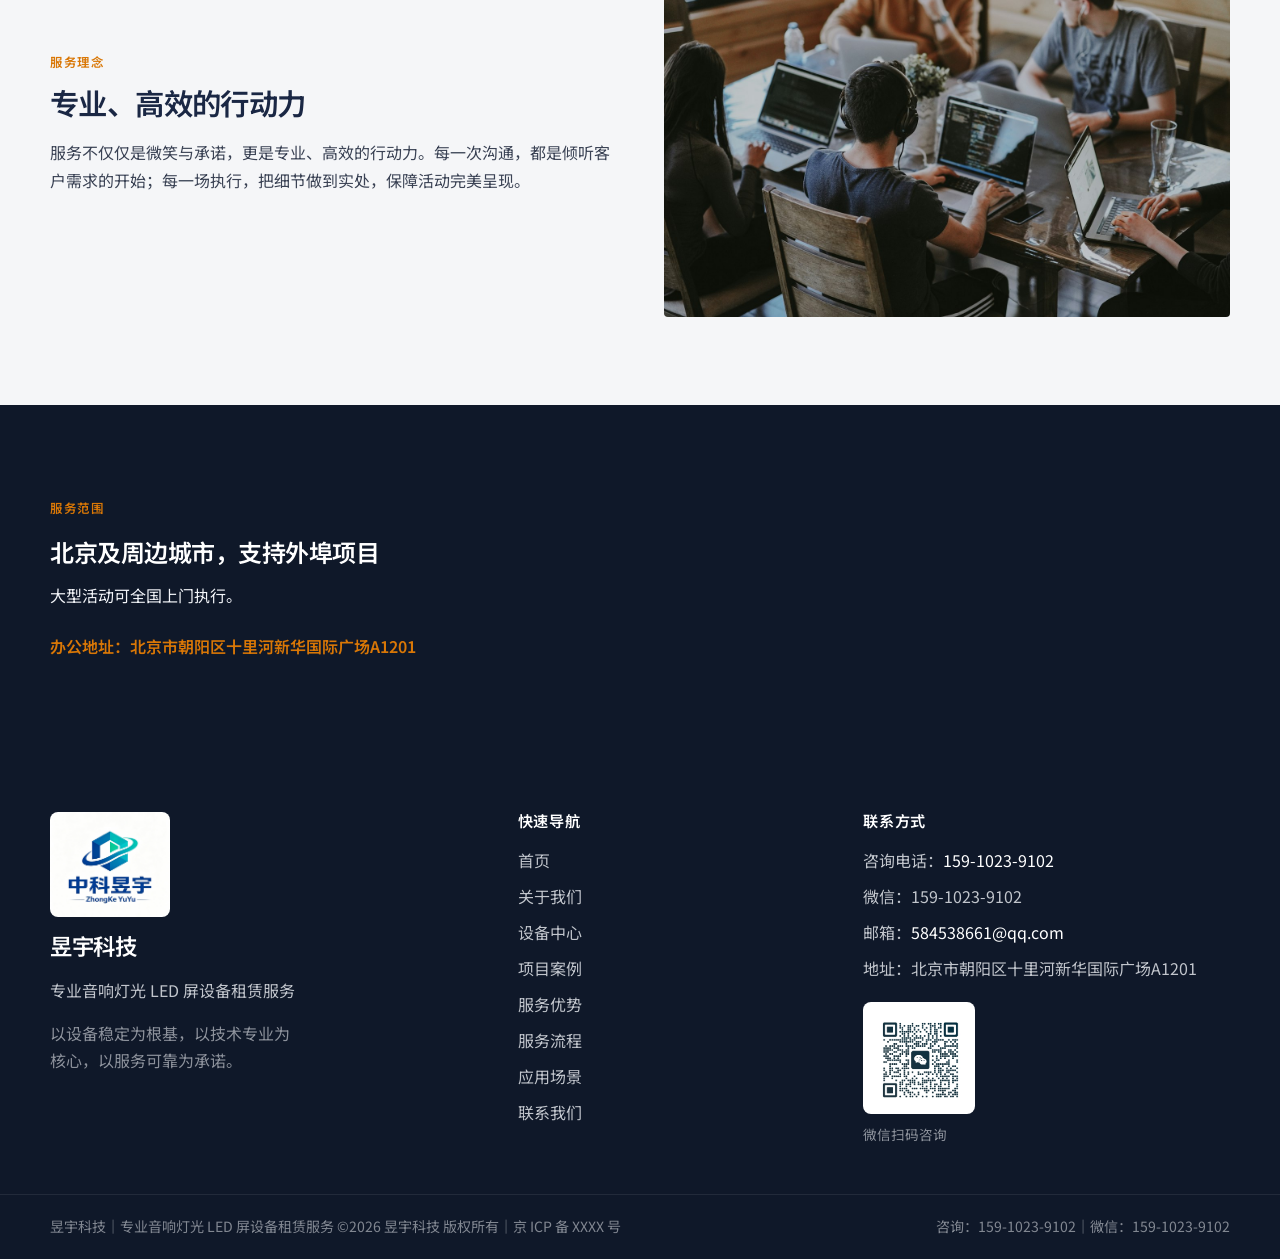
==== commit 49f9388f: "在线URL图片全部换成本地图片的方式" ====
--- a/about.html
+++ b/about.html
@@ -33,7 +33,7 @@
         <div class="container about-intro">
           <div class="about-intro__media reveal">
             <img
-              src="https://images.unsplash.com/photo-1514525253161-7a46d19cd819?auto=format&fit=crop&w=1400&q=80"
+              src="public/images/photo-1514525253161-7a46d19cd819.jpg"
               alt="舞台现场"
             />
           </div>
@@ -79,7 +79,7 @@
           </div>
           <div class="about-idea__aside reveal reveal-delay-1">
             <img
-              src="https://images.unsplash.com/photo-1522071820081-009f0129c71c?auto=format&fit=crop&w=1200&q=80"
+              src="public/images/photo-1522071820081-009f0129c71c.jpg"
               alt="技术团队协作"
             />
           </div>
--- a/css/main.css
+++ b/css/main.css
@@ -232,24 +232,13 @@
   flex-shrink: 0;
 }
 
-.brand__mark {
-  width: 36px;
-  height: 36px;
-  border: 1.5px solid rgba(240, 160, 75, 0.85);
+.brand__logo {
+  width: 48px;
+  height: 42px;
+  object-fit: contain;
   border-radius: 6px;
-  display: grid;
-  grid-template-columns: repeat(3, 1fr);
-  gap: 3px;
-  padding: 7px;
-}
-
-.brand__mark span {
-  background: var(--accent);
-  border-radius: 1px;
-}
-
-.brand__mark span:nth-child(2) {
-  background: var(--teal);
+  background: #fff;
+  flex-shrink: 0;
 }
 
 .brand__text {
@@ -362,6 +351,15 @@
   letter-spacing: 0.04em;
 }
 
+.site-footer__logo {
+  width: 120px;
+  height: auto;
+  display: block;
+  margin-bottom: 1rem;
+  border-radius: 8px;
+  background: #fff;
+}
+
 .site-footer__brand p {
   margin-top: 0.35rem;
 }
@@ -369,6 +367,28 @@
 .site-footer__tagline {
   margin-top: 1rem !important;
   max-width: 28ch;
+  color: rgba(244, 246, 250, 0.55);
+}
+
+.site-footer__qr {
+  margin-top: 1.25rem;
+  display: flex;
+  flex-direction: column;
+  align-items: flex-start;
+  gap: 0.55rem;
+}
+
+.site-footer__qr img {
+  width: 112px;
+  height: 112px;
+  object-fit: contain;
+  border-radius: 8px;
+  background: #fff;
+  padding: 6px;
+}
+
+.site-footer__qr span {
+  font-size: 0.85rem;
   color: rgba(244, 246, 250, 0.55);
 }
 
@@ -743,7 +763,7 @@
   padding: 3.5rem;
   background:
     linear-gradient(110deg, rgba(15, 24, 41, 0.92), rgba(15, 24, 41, 0.72)),
-    url("https://images.unsplash.com/photo-1470229722913-7c0e2dbbafd3?auto=format&fit=crop&w=1600&q=80")
+    url("public/images/photo-1470229722913-7c0e2dbbafd3.jpg")
       center / cover;
   color: #fff;
 }
@@ -1272,6 +1292,29 @@
   color: var(--brand);
   font-size: 1.05rem;
   font-weight: 600;
+}
+
+.contact-wechat {
+  margin-top: 1.75rem;
+  display: flex;
+  flex-direction: column;
+  align-items: flex-start;
+  gap: 0.7rem;
+}
+
+.contact-wechat img {
+  width: 160px;
+  height: 160px;
+  object-fit: contain;
+  border-radius: var(--radius);
+  border: 1px solid var(--line);
+  background: #fff;
+  padding: 8px;
+}
+
+.contact-wechat p {
+  color: var(--muted);
+  font-size: 0.92rem;
 }
 
 .contact-map {
